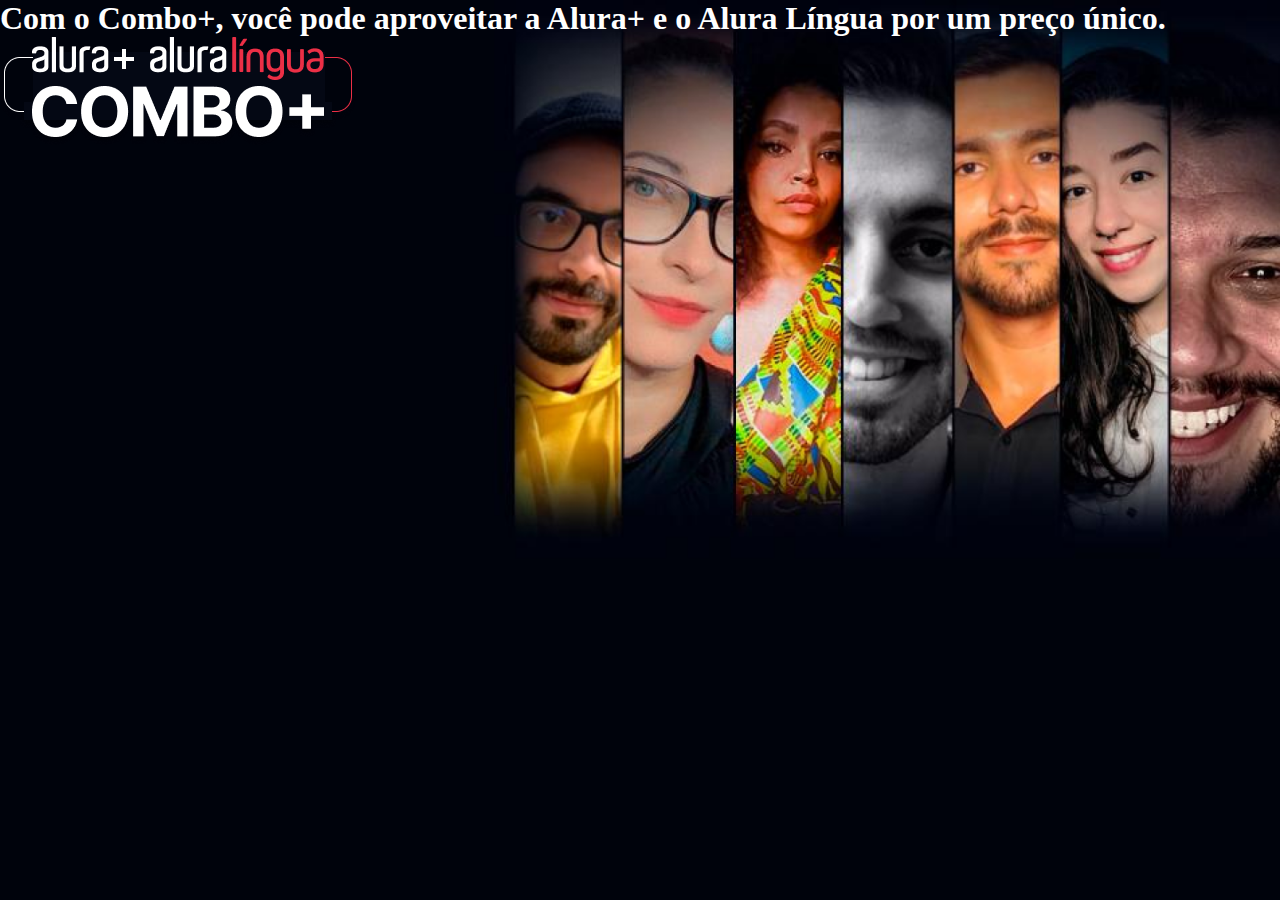
==== projeto-2/index.html @ dc60a09d "Inicio de um segundo projeto (Página Alura Plus), e organização das pastas" ====
<!DOCTYPE html>
<html lang="pt-br">
<head>
    <meta charset="UTF-8">
    <meta http-equiv="X-UA-Compatible" content="IE=edge">
    <meta name="viewport" content="width=device-width, initial-scale=1.0">
    <link rel="stylesheet" href="./styles/style.css">
    <title>Alura Plus</title>
</head>
<body>
    <section class="container principal">
        <h1>Com o Combo+, você pode aproveitar a Alura+ e o Alura Língua por um preço único.</h1>
        <img src="./img/Combo.png" alt="O combo+ mais é a junção do Alura mais com o Alura língua.">
    </section>
</body>
</html>
---- projeto-2/styles/style.css ----
:root {
    --branco-principal: #FFFFFF;
    --cinza-secundario: #C0C0C0;
    --botao-azul: #167BF7;
    --cor-de-fundo: #00030C;

}

body {
    background-color: var(--cor-de-fundo);
    color: var(--branco-principal);
}

* {
    margin: 0;
    padding: 0;
}

.principal {
    background-image: url("../img/Background.png");
    background-repeat: no-repeat;
    background-size: contain;
}

.container {
    height: 100vh;
}
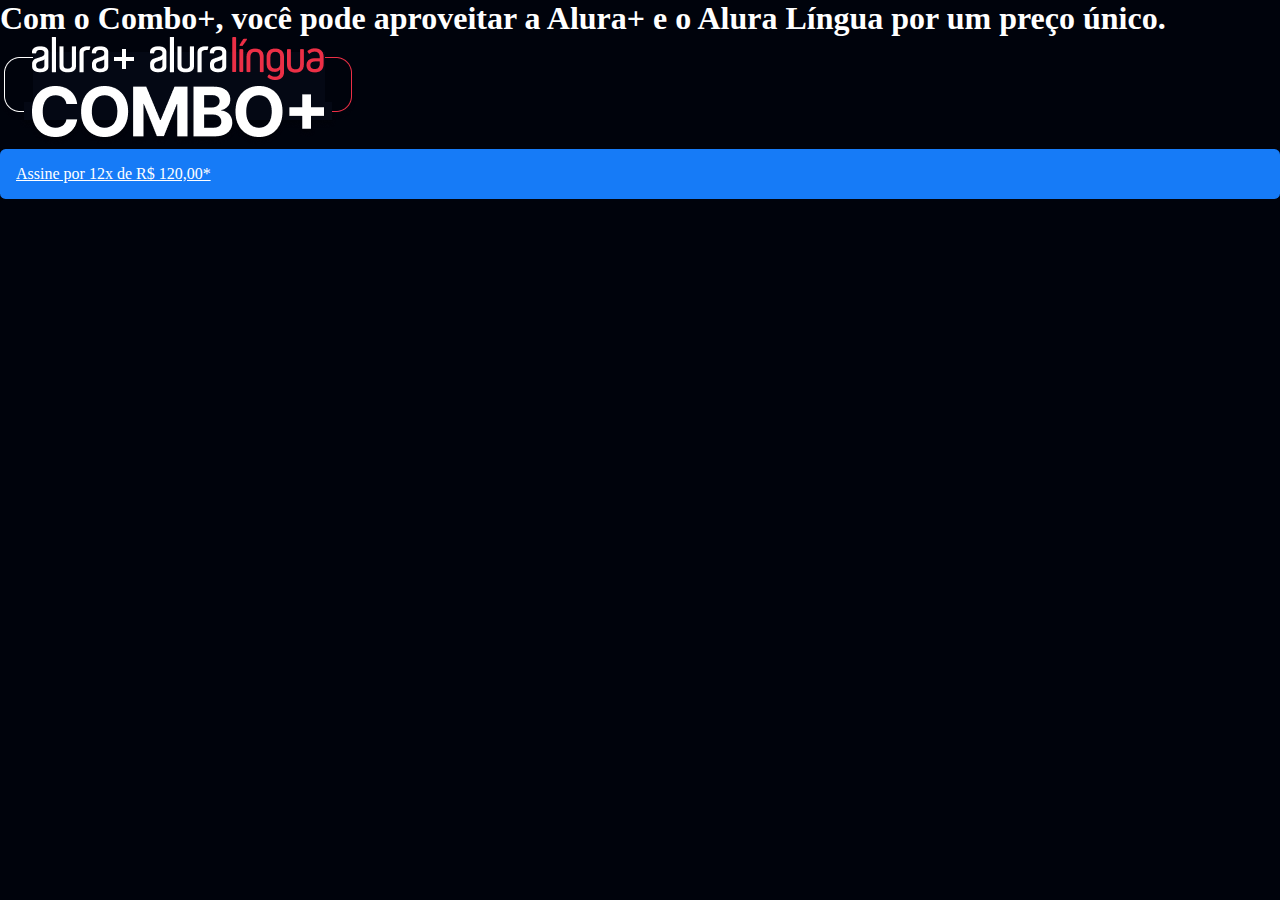
==== commit d55dde08: "Ultimas alteracoes" ====
--- a/projeto-2/index.html
+++ b/projeto-2/index.html
@@ -9,8 +9,11 @@
 </head>
 <body>
     <section class="container principal">
-        <h1>Com o Combo+, você pode aproveitar a Alura+ e o Alura Língua por um preço único.</h1>
-        <img src="./img/Combo.png" alt="O combo+ mais é a junção do Alura mais com o Alura língua.">
+        <div>
+            <h1>Com o Combo+, você pode aproveitar a Alura+ e o Alura Língua por um preço único.</h1>
+            <img src="./img/Combo.png" alt="O combo+ mais é a junção do Alura mais com o Alura língua.">
+            <a href="www.alura.com.br" class="container__botao">Assine por 12x de R$ 120,00*</a>
+        </div> 
     </section>
 </body>
 </html>--- a/projeto-2/styles/style.css
+++ b/projeto-2/styles/style.css
@@ -3,7 +3,6 @@
     --cinza-secundario: #C0C0C0;
     --botao-azul: #167BF7;
     --cor-de-fundo: #00030C;
-
 }
 
 body {
@@ -24,4 +23,14 @@
 
 .container {
     height: 100vh;
+    display: contents;
+    grid-template-columns: 50% 50%;
+}
+
+.container__botao {
+    background-color: var(--botao-azul);
+    border-radius: 0.35rem;
+    padding: 1em;
+    color: var(--branco-principal);
+    display: block;
 }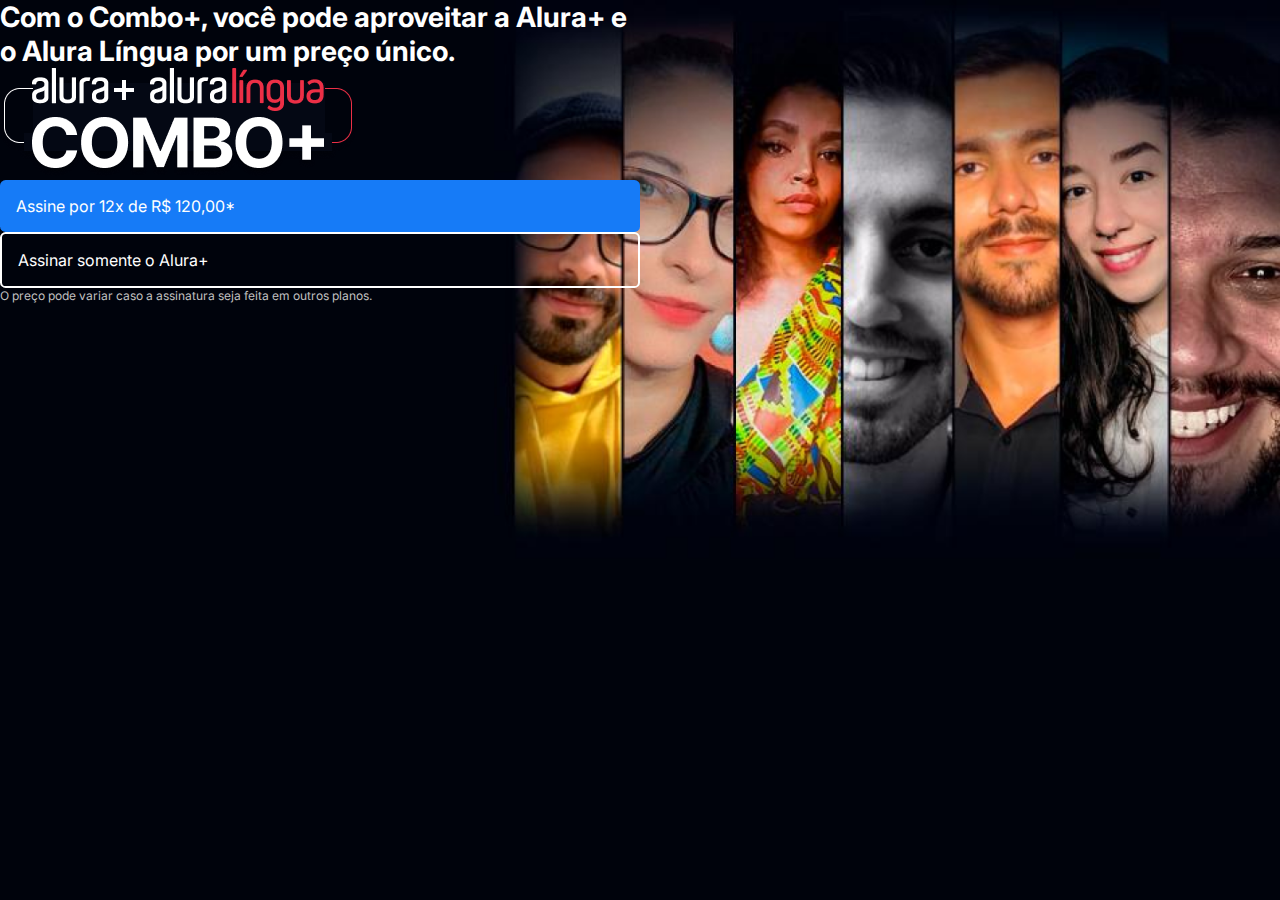
==== commit 130b66c3: "Ajustes de fontes e banner principal" ====
--- a/projeto-2/index.html
+++ b/projeto-2/index.html
@@ -5,14 +5,19 @@
     <meta http-equiv="X-UA-Compatible" content="IE=edge">
     <meta name="viewport" content="width=device-width, initial-scale=1.0">
     <link rel="stylesheet" href="./styles/style.css">
+    <link rel="preconnect" href="https://fonts.googleapis.com">
+    <link rel="preconnect" href="https://fonts.gstatic.com" crossorigin>
+    <link href="https://fonts.googleapis.com/css2?family=Inter:wght@400;700&display=swap" rel="stylesheet">
     <title>Alura Plus</title>
 </head>
 <body>
     <section class="container principal">
         <div>
-            <h1>Com o Combo+, você pode aproveitar a Alura+ e o Alura Língua por um preço único.</h1>
+            <h1 class="container__titulo">Com o Combo+, você pode aproveitar a Alura+ e o Alura Língua por um preço único.</h1>
             <img src="./img/Combo.png" alt="O combo+ mais é a junção do Alura mais com o Alura língua.">
             <a href="www.alura.com.br" class="container__botao">Assine por 12x de R$ 120,00*</a>
+            <a href="www.alura.com.br" class="container__botao botao__secundario">Assinar somente o Alura+</a>
+            <p class="container__aviso">O preço pode variar caso a assinatura seja feita em outros planos.</p>
         </div> 
     </section>
 </body>
--- a/projeto-2/styles/style.css
+++ b/projeto-2/styles/style.css
@@ -3,11 +3,15 @@
     --cinza-secundario: #C0C0C0;
     --botao-azul: #167BF7;
     --cor-de-fundo: #00030C;
+    --font-principal: 'Inter', sans-serif;
 }
 
 body {
     background-color: var(--cor-de-fundo);
     color: var(--branco-principal);
+    font-family: var(--font-principal);
+    font-size: 1rem;
+    font-weight: 25rem;
 }
 
 * {
@@ -23,7 +27,7 @@
 
 .container {
     height: 100vh;
-    display: contents;
+    display: grid;
     grid-template-columns: 50% 50%;
 }
 
@@ -33,4 +37,21 @@
     padding: 1em;
     color: var(--branco-principal);
     display: block;
+    text-decoration: none;
+}
+
+.botao__secundario {
+    background-color: transparent;
+    border: 0.125rem solid var(--branco-principal);
+    
+}
+
+.container__aviso {
+    font-size: 0.75rem;
+    color: var(--cinza-secundario);
+}
+
+.container__titulo {
+    font-size: 1.75rem;
+    font-weight: 700;
 }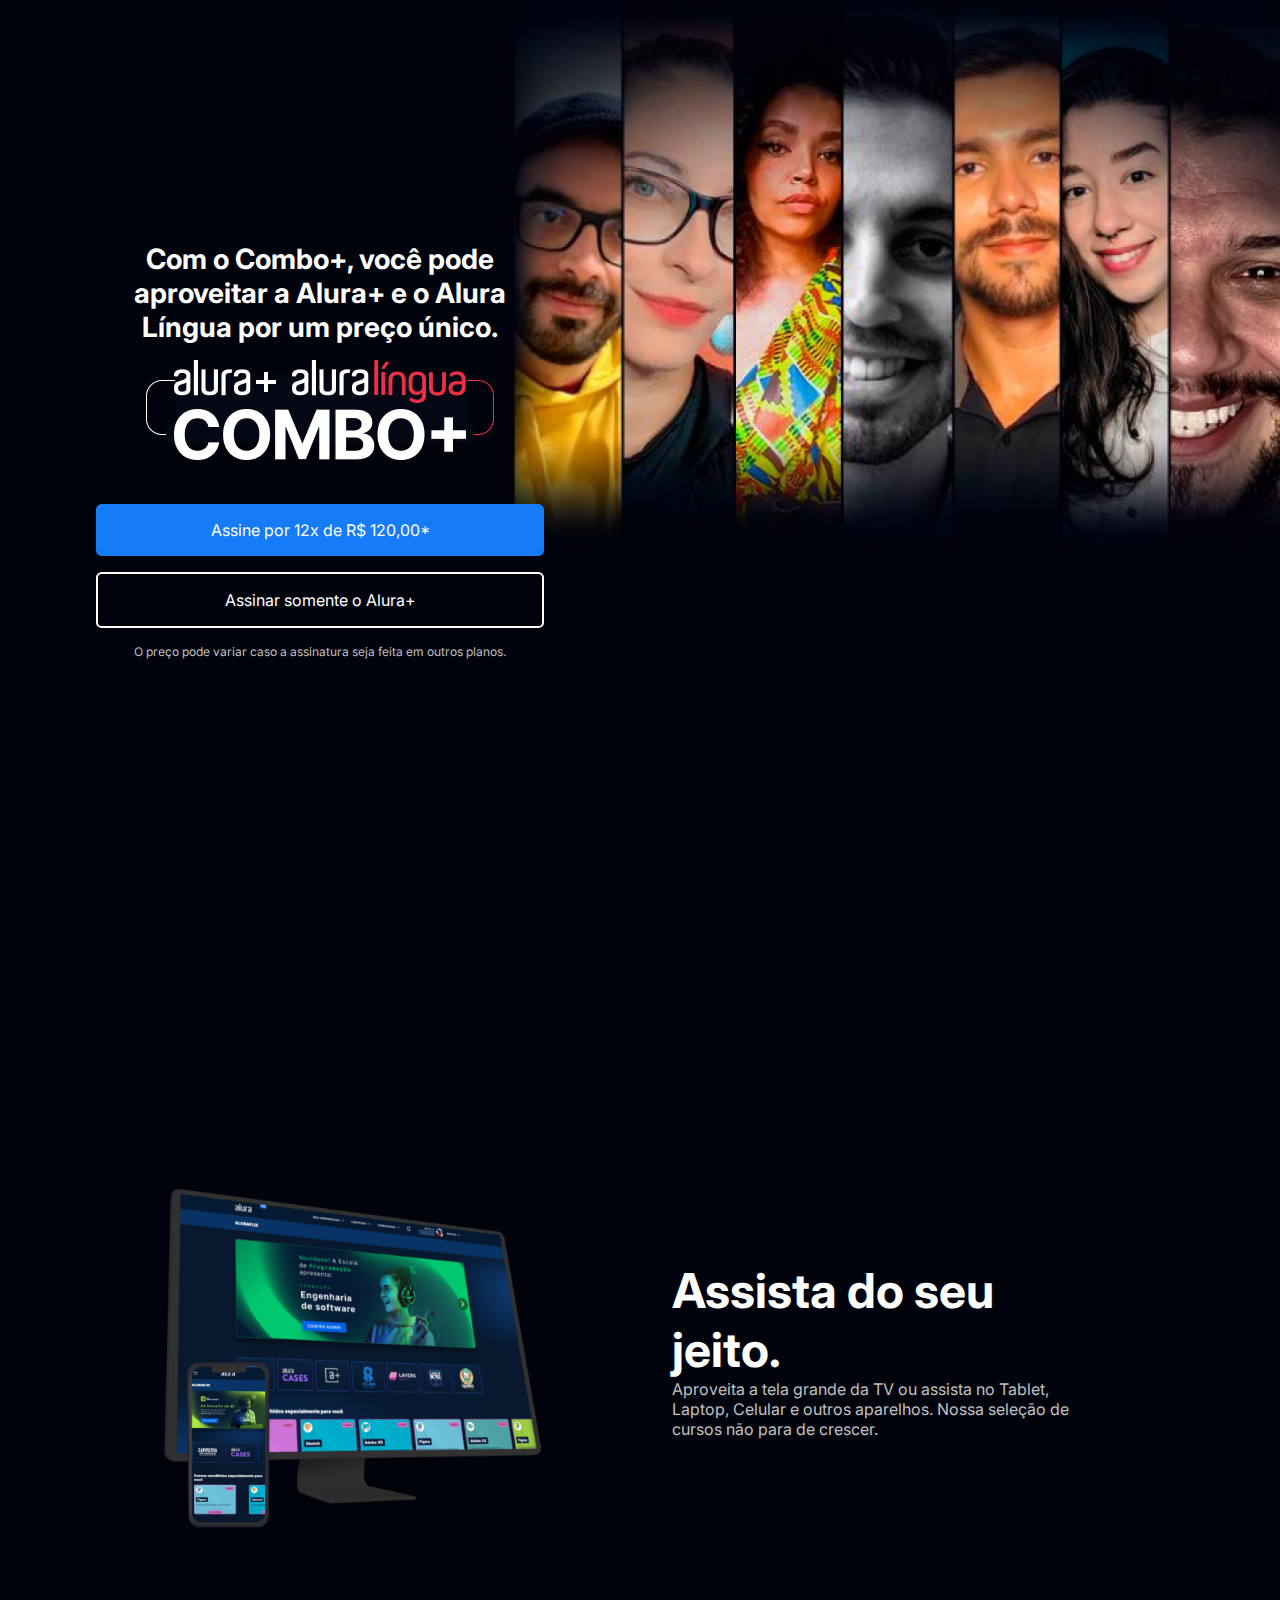
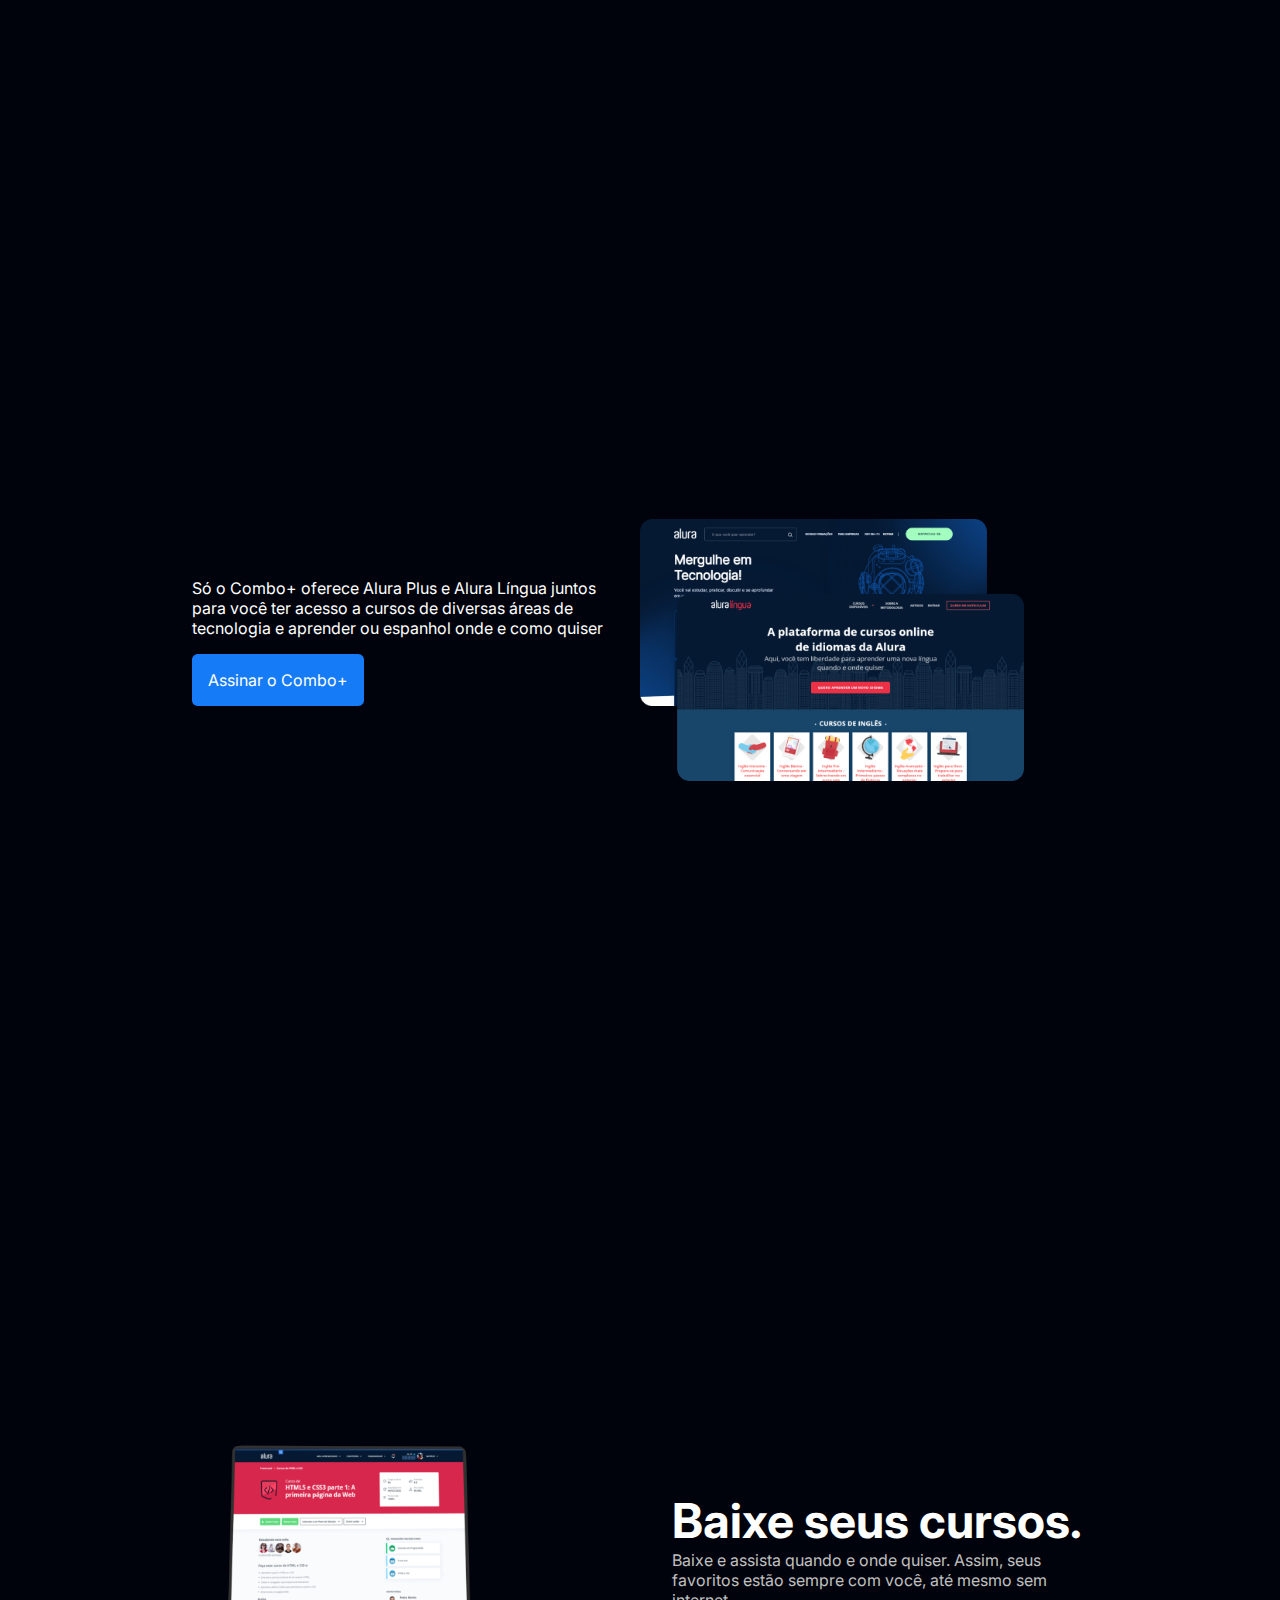
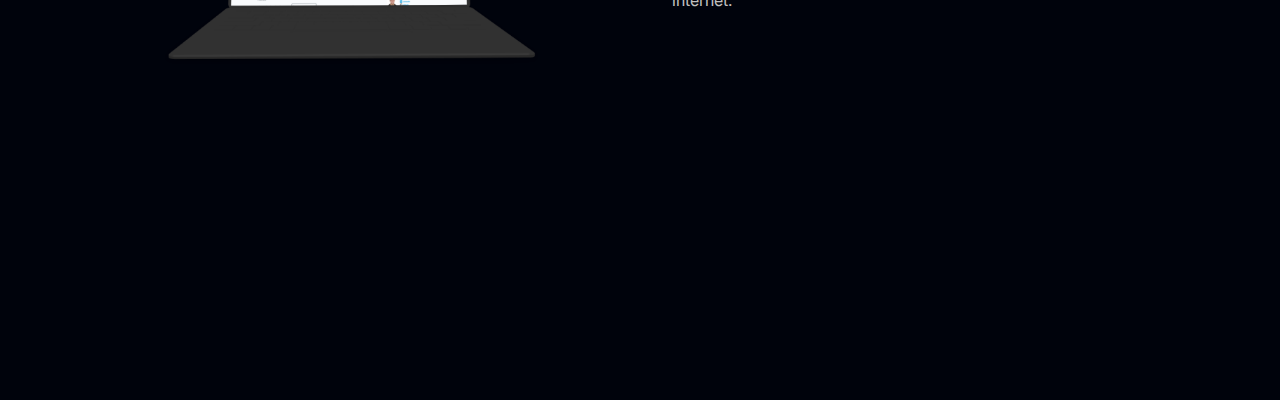
==== commit 4c6b7d0e: "Estilização CSS 28-02" ====
--- a/projeto-2/index.html
+++ b/projeto-2/index.html
@@ -12,13 +12,39 @@
 </head>
 <body>
     <section class="container principal">
-        <div>
+        <div class="container__caixa">
             <h1 class="container__titulo">Com o Combo+, você pode aproveitar a Alura+ e o Alura Língua por um preço único.</h1>
-            <img src="./img/Combo.png" alt="O combo+ mais é a junção do Alura mais com o Alura língua.">
+            <img src="./img/Combo.png" alt="O combo+ mais é a junção do Alura mais com o Alura língua." class="container__imagem">
             <a href="www.alura.com.br" class="container__botao">Assine por 12x de R$ 120,00*</a>
             <a href="www.alura.com.br" class="container__botao botao__secundario">Assinar somente o Alura+</a>
             <p class="container__aviso">O preço pode variar caso a assinatura seja feita em outros planos.</p>
         </div> 
     </section>
+    <section class="container secundario">
+        <img src="./img/Plataformas.png" alt="Um monitor e um celular do alura plus Aberto" class="secundario__imagem"> 
+        <div class="container__descricao">
+            <h2 class="descricao__titulo">Assista do seu jeito.</h2>
+            <p class="descricao__texto">Aproveita a tela grande da TV ou assista no Tablet, Laptop, 
+                Celular e outros aparelhos. Nossa seleção de cursos não para de crescer.</p>
+        </div>
+    </section>
+    <section class="container secundario">
+        <div class="container__descricao">
+            <p class="descricaco__texto">Só o Combo+ oferece Alura Plus e Alura Língua 
+                juntos para você ter acesso a cursos de diversas áreas de tecnologia e aprender ou espanhol onde e como quiser</p>
+            <a href="www.alura.com.br" class="container__botao secundario__botao">Assinar o Combo+</a>
+        </div>
+        <img src="./img/Telas.png" alt="Tela da Alura plus e do Alura Língua" class="secundario__imagem">
+    </section>
+    <section class="container secundario">
+        <img src="./img/Notebook.png" alt="Um notbook" class="secundario__imagem"> 
+        <div class="container__descricao">
+            <h2 class="descricao__titulo">Baixe seus cursos.</h2>
+            <p class="descricao__texto">Baixe e assista quando e onde quiser. Assim, seus favoritos estão sempre com você, 
+                até mesmo sem internet.
+            </p>
+        </div>
+    </section>
+    
 </body>
 </html>--- a/projeto-2/styles/style.css
+++ b/projeto-2/styles/style.css
@@ -23,6 +23,8 @@
     background-image: url("../img/Background.png");
     background-repeat: no-repeat;
     background-size: contain;
+    align-items: center;
+    text-align: center;
 }
 
 .container {
@@ -38,6 +40,7 @@
     color: var(--branco-principal);
     display: block;
     text-decoration: none;
+    margin-bottom: 1em;
 }
 
 .botao__secundario {
@@ -54,4 +57,41 @@
 .container__titulo {
     font-size: 1.75rem;
     font-weight: 700;
+}
+
+.container__imagem {
+    margin: 1em 0 2em 0;
+}
+
+.container__caixa {
+    margin: 0 6em;
+}
+
+.secundario__imagem {
+    width: 80%;
+}
+
+.secundario {
+    align-items: center;
+    margin: 0 10em;
+}
+
+.descricao__titulo {
+    font-weight: 700;
+    font-size: 3rem;
+    color: var(--branco-principal);
+    
+}
+
+.descricao__texto {
+    color: var(--cinza-secundario);
+}
+
+.secundario__botao {
+    display: inline-block;
+    margin-top: 1em;
+}
+
+.container__descricao {
+    padding: 2em;
 }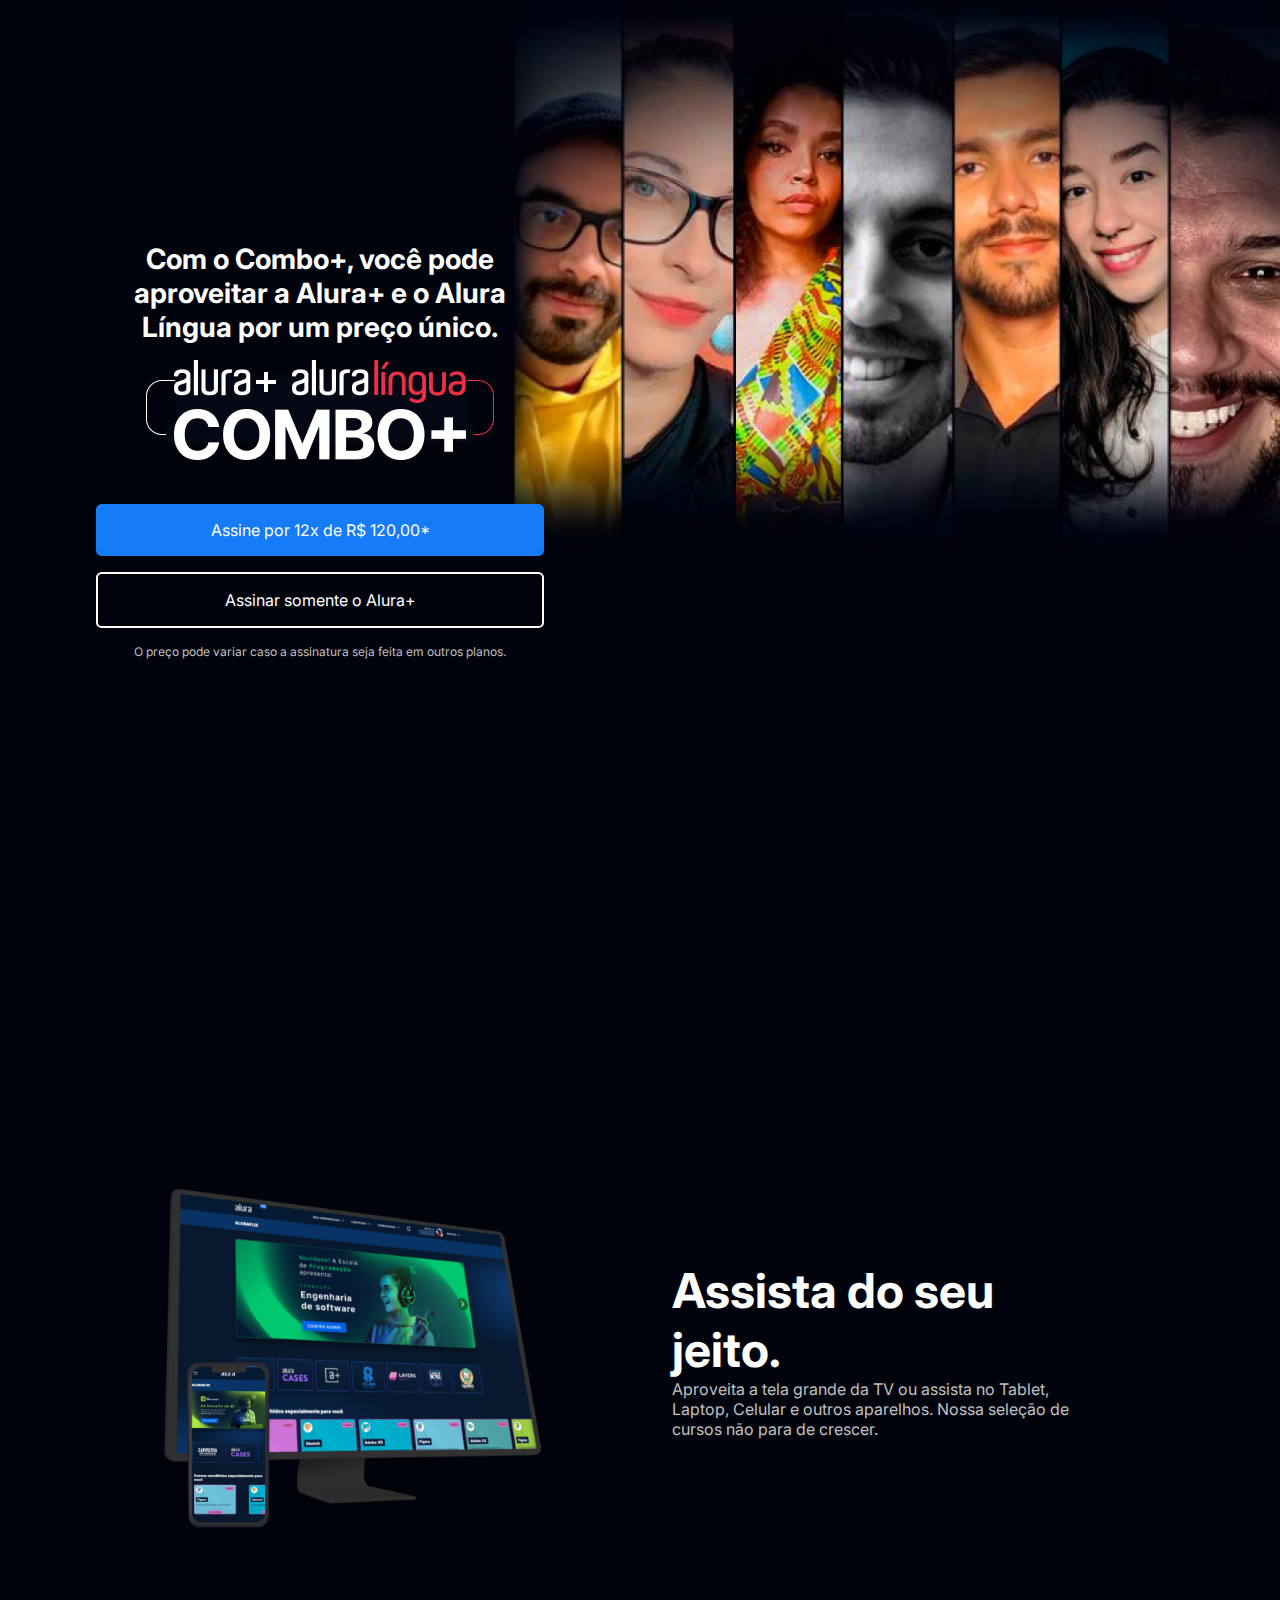
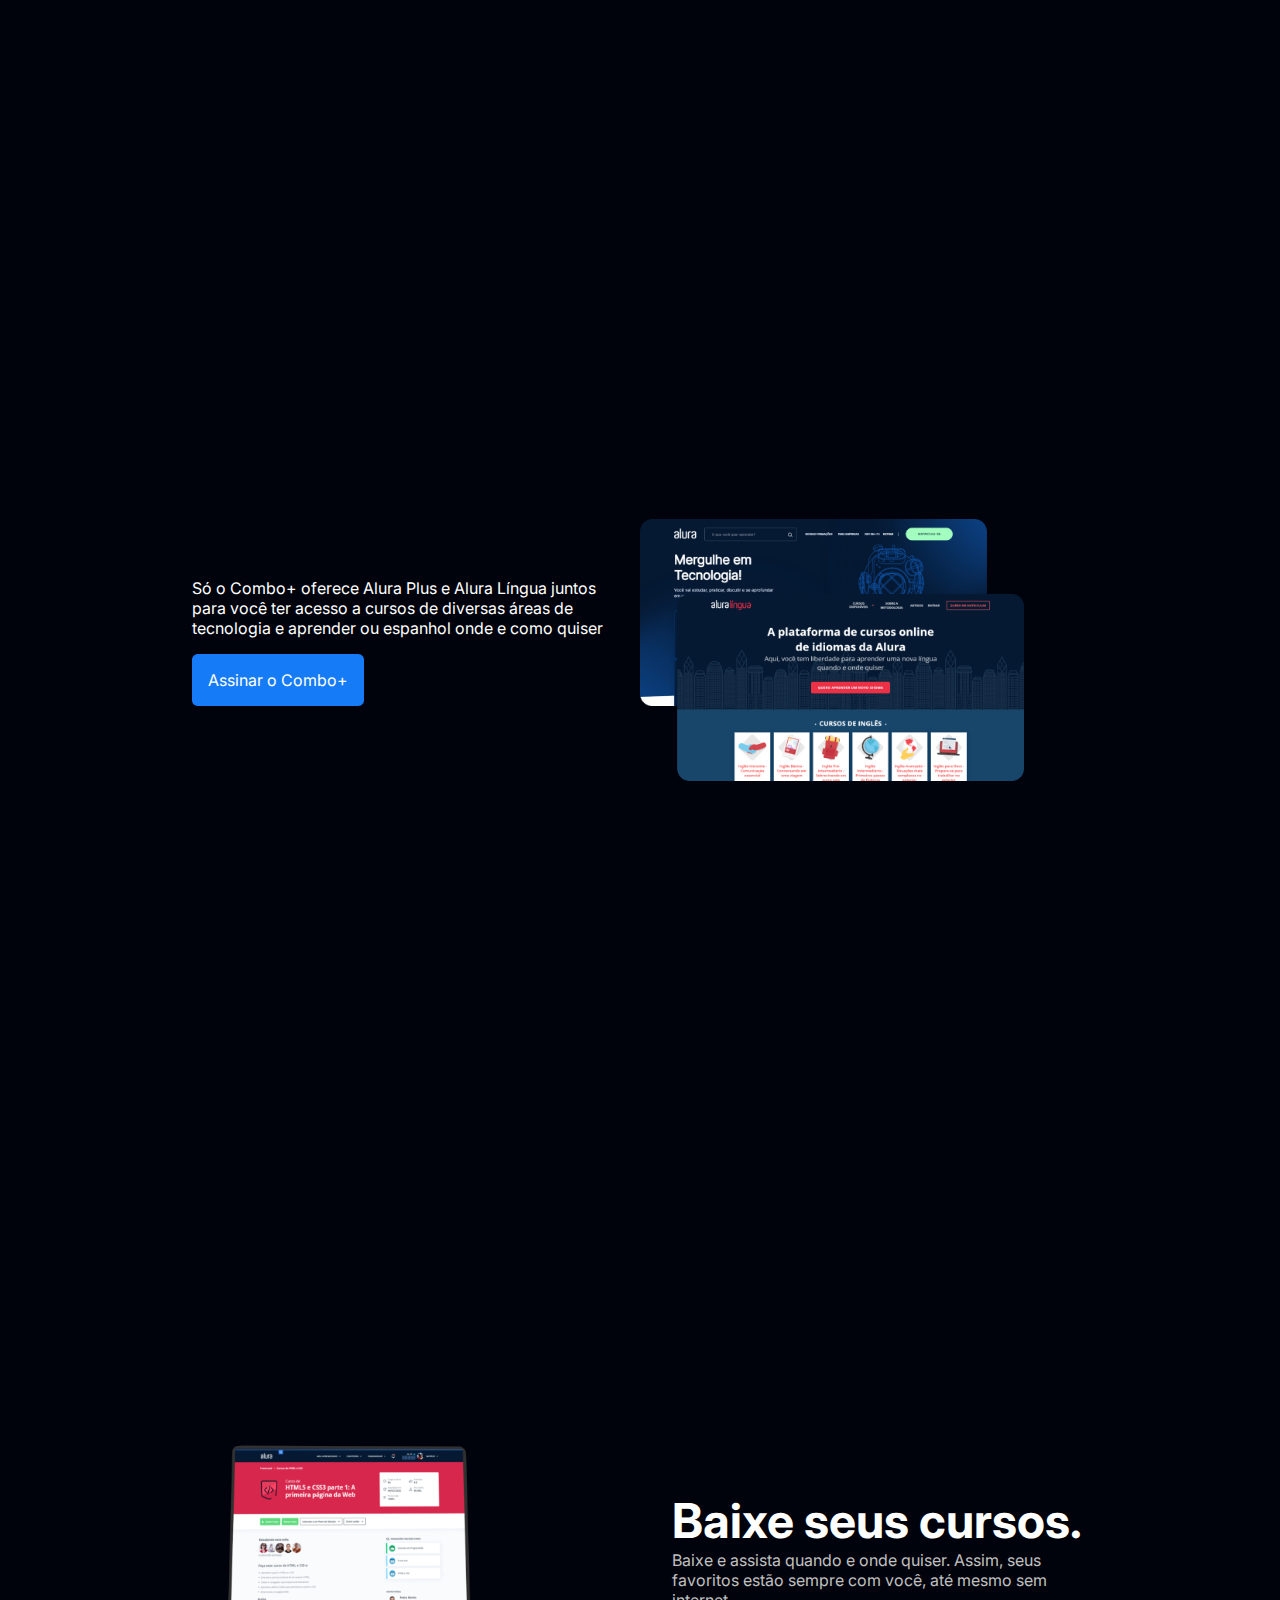
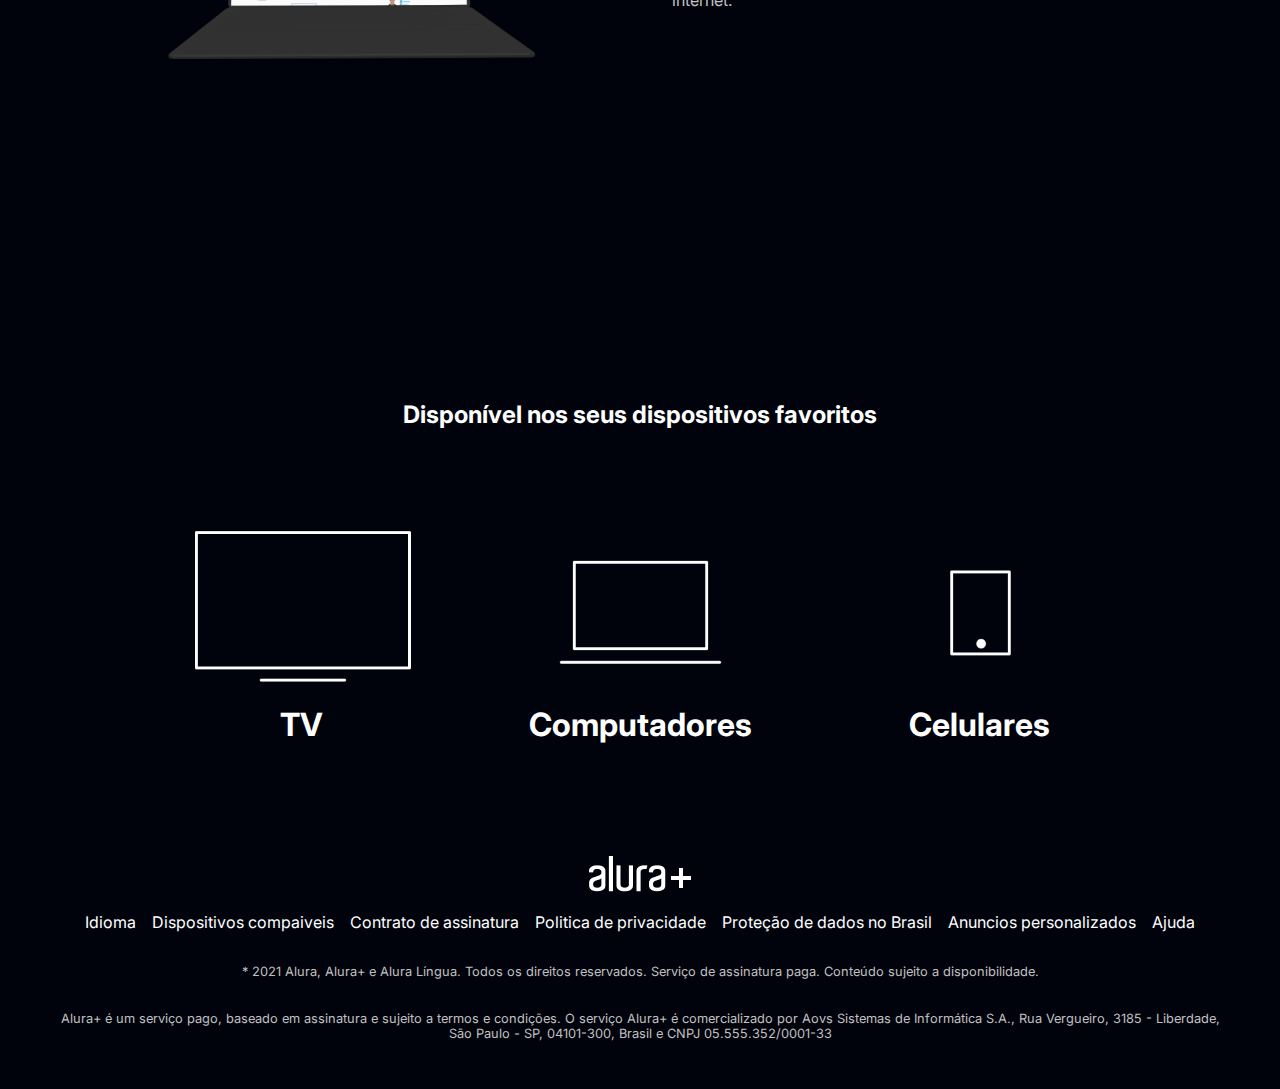
==== commit 6787de10: "Estilização do footer." ====
--- a/projeto-2/index.html
+++ b/projeto-2/index.html
@@ -45,6 +45,55 @@
             </p>
         </div>
     </section>
+    <section class="dispositivos">
+        <h2 class="dispositivos__titulo">Disponível nos seus dispositivos favoritos</h2>
+        <ul class="dispositivos__lista">
+            <li>
+                <img src="./img/tv.png" alt="Icone de uma TV">
+                <h3 class="dispositivos__item">TV</h3>
+            </li>
+            <li>
+                <img src="./img/computador.png" alt="Icone de um computador">
+                <h3 class="dispositivos__item">Computadores</h3>
+            </li>
+            <li>
+                <img src="./img/celular.png" alt="Icone de um celular">
+                <h3 class="dispositivos__item">Celulares</h3>
+            </li>
+        </ul>
+    </section>
+    <footer class="rodape">
+        <img src="./img/Logo.png" alt="Imagem da logo da Alura">
+        <ul class="rodape__lista">
+            <li class="lista__link">
+                <a class="lista__link" href="#">Idioma</a>
+            </li>
+            <li class="lista__link">
+                <a class="lista__link" href="#">Dispositivos compaiveis</a>
+            </li>
+            <li class="lista__link">
+                <a class="lista__link" href="#">Contrato de assinatura</a>
+            </li>
+            <li class="lista__link">
+                <a class="lista__link" href="#">Politica de privacidade</a>
+            </li>
+            <li class="lista__link">
+                <a class="lista__link" href="#">Proteção de dados no Brasil</a>
+            </li>
+            <li class="lista__link">
+                <a class="lista__link" href="#">Anuncios personalizados</a>
+            </li>
+            <li class="lista__link">
+                <a class="lista__link" href="#">Ajuda</a>
+            </li>
+        </ul>
+        <p class="rodape__texto">* 2021 Alura, Alura+ e Alura Língua. Todos os direitos reservados. 
+            Serviço de assinatura paga. Conteúdo sujeito a disponibilidade.</p>
+        <p class="rodape__texto">Alura+ é um serviço pago, baseado em assinatura e sujeito a termos e condições. 
+            O serviço Alura+ é comercializado por Aovs Sistemas de Informática S.A., Rua Vergueiro, 
+            3185 - Liberdade, São Paulo - SP, 04101-300, Brasil e CNPJ 05.555.352/0001-33
+        </p>
+    </footer>
     
 </body>
 </html>--- a/projeto-2/styles/style.css
+++ b/projeto-2/styles/style.css
@@ -4,6 +4,7 @@
     --botao-azul: #167BF7;
     --cor-de-fundo: #00030C;
     --font-principal: 'Inter', sans-serif;
+    --botao-azul-efeito: #3c92fa;
 }
 
 body {
@@ -94,4 +95,60 @@
 
 .container__descricao {
     padding: 2em;
+}
+
+.dispositivos {
+    text-align: center;
+}
+
+.dispositivos__lista {
+    display: flex;
+    justify-content: center;
+    list-style-type: none;
+    margin: 5em 0;
+}
+
+.dispositivos__item {
+    font-size: 2rem;
+    color: var(--branco-principal);
+}
+
+
+.rodape {
+    text-align: center;
+    padding: 2rem;
+}
+
+.rodape__lista {
+    display: flex;
+    flex-direction: row;
+    justify-content: center;
+    gap: 1rem;
+    padding: 1em;
+}
+
+.lista__link{
+    list-style-type: none;
+    text-decoration-color: none;
+    text-decoration: none;
+    color: var(--branco-principal);
+}
+
+.lista__link:hover{
+    color: var(--botao-azul);
+}
+
+.lista__link:active{
+    color: var(--cinza-secundario);
+}
+
+.rodape__texto {
+    color: var(--cinza-secundario);
+    padding: 1rem;
+    font-size: 0.8rem;
+}
+
+.container__botao:hover{
+    background-color: var(--botao-azul-efeito);
+    color: var(--cor-de-fundo);
 }